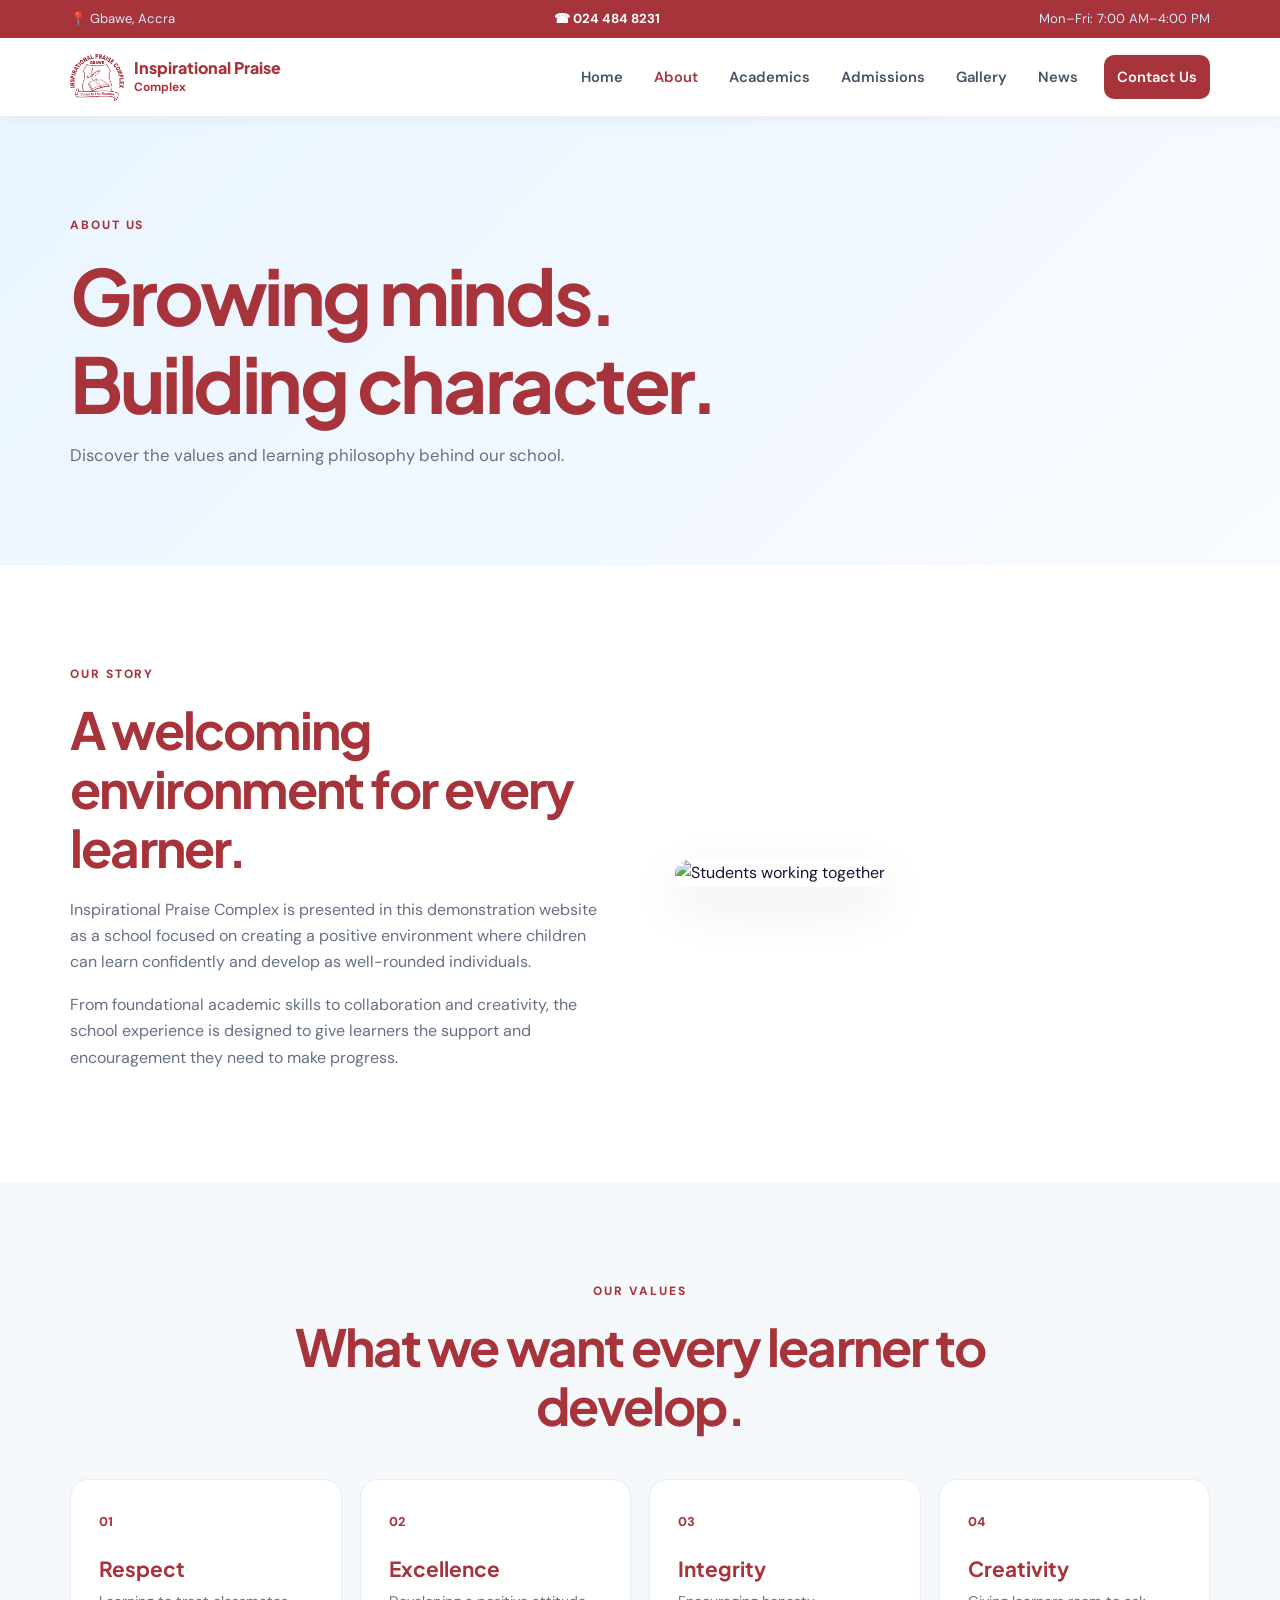
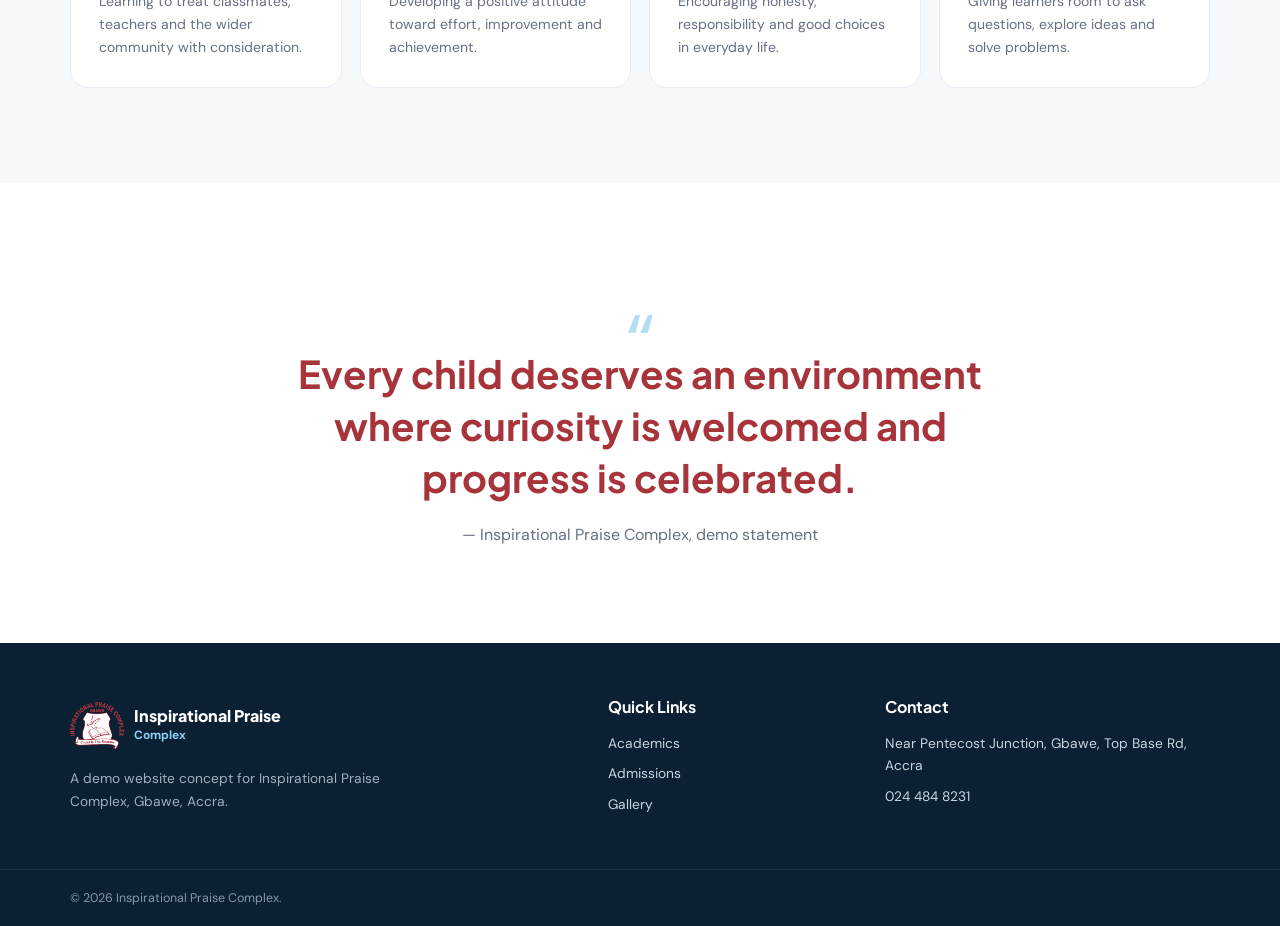
==== about.html @ f5346391 "Add files via upload" ====
<!DOCTYPE html>
<html lang="en">
<head><meta charset="UTF-8"><meta name="viewport" content="width=device-width, initial-scale=1.0"><meta name="description" content="Learn about Inspirational Praise Complex in Gbawe, Accra."><title>About Us | Inspirational Praise Complex</title><link rel="preconnect" href="https://fonts.googleapis.com"><link rel="preconnect" href="https://fonts.gstatic.com" crossorigin><link href="https://fonts.googleapis.com/css2?family=DM+Sans:wght@400;500;600;700&family=Plus+Jakarta+Sans:wght@600;700;800&display=swap" rel="stylesheet"><link rel="stylesheet" href="css/style.css"></head>
<body>
<header class="site-header"><div class="topbar"><div class="container topbar-inner"><span>📍 Gbawe, Accra</span><a href="tel:0244848231">☎ 024 484 8231</a><span>Mon–Fri: 7:00 AM–4:00 PM</span></div></div><nav class="nav container"><a class="brand" href="index.html"><span class="brand-mark">IPC</span><span><strong>Inspirational Praise</strong><small>Complex</small></span></a><button class="menu-toggle">☰</button><div class="nav-links"><a href="index.html">Home</a><a class="active" href="about.html">About</a><a href="academics.html">Academics</a><a href="admissions.html">Admissions</a><a href="gallery.html">Gallery</a><a href="news.html">News</a><a class="nav-cta" href="contact.html">Contact Us</a></div></nav></header>
<main>
<section class="page-hero"><div class="container"><span class="eyebrow">ABOUT US</span><h1>Growing minds. Building character.</h1><p>Discover the values and learning philosophy behind our school.</p></div></section>
<section class="section"><div class="container split"><div class="section-copy"><span class="eyebrow">OUR STORY</span><h2>A welcoming environment for every learner.</h2><p>Inspirational Praise Complex is presented in this demonstration website as a school focused on creating a positive environment where children can learn confidently and develop as well-rounded individuals.</p><p>From foundational academic skills to collaboration and creativity, the school experience is designed to give learners the support and encouragement they need to make progress.</p></div><div class="image-card"><img src="https://images.unsplash.com/photo-1529390079861-591de354faf5?auto=format&fit=crop&w=1000&q=85" alt="Students working together"></div></div></section>
<section class="section soft"><div class="container"><div class="section-heading center"><span class="eyebrow">OUR VALUES</span><h2>What we want every learner to develop.</h2></div><div class="values"><article><span>01</span><h3>Respect</h3><p>Learning to treat classmates, teachers and the wider community with consideration.</p></article><article><span>02</span><h3>Excellence</h3><p>Developing a positive attitude toward effort, improvement and achievement.</p></article><article><span>03</span><h3>Integrity</h3><p>Encouraging honesty, responsibility and good choices in everyday life.</p></article><article><span>04</span><h3>Creativity</h3><p>Giving learners room to ask questions, explore ideas and solve problems.</p></article></div></div></section>
<section class="section"><div class="container quote"><div class="quote-mark">“</div><blockquote>Every child deserves an environment where curiosity is welcomed and progress is celebrated.</blockquote><span>— Inspirational Praise Complex, demo statement</span></div></section>
</main>
<footer class="footer"><div class="container footer-grid"><div><a class="brand footer-brand" href="index.html"><span class="brand-mark">IPC</span><span><strong>Inspirational Praise</strong><small>Complex</small></span></a><p>A demo website concept for Inspirational Praise Complex, Gbawe, Accra.</p></div><div><h4>Quick Links</h4><a href="academics.html">Academics</a><a href="admissions.html">Admissions</a><a href="gallery.html">Gallery</a></div><div><h4>Contact</h4><a href="https://www.google.com/maps/search/?api=1&amp;query=Inspirational+Praise+Complex+Gbawe+Accra" target="_blank" rel="noopener noreferrer">Near Pentecost Junction, Gbawe, Top Base Rd, Accra</a><a href="tel:0244848231">024 484 8231</a></div></div><div class="copyright"><div class="container">© <span class="year"></span> Inspirational Praise Complex.</div></div></footer><script src="js/script.js"></script></body></html>
---- css/style.css ----
:root {
  --navy: #A7333B;
  --blue: #A7333B;
  --sky: #eaf5ff;
  --gold: #f5b942;
  --ink: #151332;
  --muted: #667085;
  --line: #e7edf3;
  --soft: #f6f9fc;
  --shadow: 0 18px 50px rgba(16, 42, 67, 0.1);
}

* {
  box-sizing: border-box;
  margin: 0;
  padding: 0;
}

html {
  scroll-behavior: smooth;
}

body {
  font-family: "DM Sans", sans-serif;
  color: var(--ink);
  line-height: 1.65;
  background: #fff;
}

h1,
h2,
h3,
h4 {
  font-family: "Plus Jakarta Sans", sans-serif;
  line-height: 1.15;
  color: var(--navy);
}

h1 {
  font-size: clamp(2.6rem, 6vw, 5.2rem);
  letter-spacing: -0.045em;
}

h2 {
  font-size: clamp(2rem, 4vw, 3.3rem);
  letter-spacing: -0.035em;
}

h3 {
  font-size: 1.3rem;
}

p {
  color: var(--muted);
}

a {
  text-decoration: none;
  color: inherit;
}

.container {
  width: min(1140px, 92%);
  margin: auto;
}

.topbar {
  background: var(--navy);
  color: #dbeafe;
  font-size: 0.82rem;
}

.topbar-inner {
  min-height: 38px;
  display: flex;
  align-items: center;
  justify-content: space-between;
}

.topbar a {
  color: #fff;
  font-weight: 700;
}

.site-header {
  background: #fff;
  position: sticky;
  top: 0;
  z-index: 100;
  box-shadow: 0 2px 15px rgba(0, 0, 0, 0.05);
}

.nav {
  height: 78px;
  display: flex;
  align-items: center;
  justify-content: space-between;
}

.brand {
  display: flex;
  align-items: center;
  gap: 10px;
  color: var(--navy);
}

.brand-mark {
  width: 54px;
  height: 54px;
  flex: 0 0 54px;
  background: url("../asset/Asset 1.png") center / contain no-repeat;
  color: transparent;
  display: grid;
  place-items: center;
  font-size: 0;
}

.brand strong,
.brand small {
  display: block;
}

.brand strong {
  font: 800 1rem "Plus Jakarta Sans";
}

.brand small {
  font-size: 0.75rem;
  color: var(--blue);
  font-weight: 700;
}

.nav-links {
  display: flex;
  align-items: center;
  gap: 5px;
}

.nav-links > a {
  padding: 10px 13px;
  font-size: 0.92rem;
  font-weight: 600;
  color: #435466;
}

.nav-links > a:hover,
.nav-links > a.active {
  color: var(--blue);
}

.nav-cta {
  background: var(--blue) !important;
  color: #fff !important;
  border-radius: 10px;
  margin-left: 8px;
}

.menu-toggle {
  display: none;
  border: 0;
  background: none;
  font-size: 1.6rem;
  color: var(--navy);
}

.hero {
  min-height: 650px;
  background-image: url("https://images.unsplash.com/photo-1509062522246-3755977927d7?auto=format&fit=crop&w=1800&q=90");
  background-size: cover;
  background-position: center;
  position: relative;
  color: #fff;
  display: flex;
  align-items: center;
}

.hero-overlay {
  position: absolute;
  inset: 0;
  background: linear-gradient(90deg, rgba(10, 30, 50, 0.91), rgba(10, 30, 50, 0.58), rgba(10, 30, 50, 0.15));
}

.hero-content {
  position: relative;
  z-index: 1;
  padding: 75px 0;
  max-width: 850px;
}

.eyebrow {
  display: inline-block;
  color: var(--blue);
  font-size: 0.75rem;
  letter-spacing: 0.16em;
  font-weight: 800;
  margin-bottom: 15px;
}

.hero .eyebrow {
  color: #a9ddff;
}

.hero h1 {
  color: #fff;
  max-width: 760px;
}

.hero h1 span {
  color: #ffd36a;
}

.hero p {
  color: #e8f1f8;
  max-width: 650px;
  font-size: 1.1rem;
  margin: 22px 0 30px;
}

.hero-actions,
.cta-actions,
.contact-buttons {
  display: flex;
  gap: 12px;
  flex-wrap: wrap;
}

.btn {
  display: inline-flex;
  align-items: center;
  justify-content: center;
  gap: 10px;
  padding: 13px 20px;
  border-radius: 10px;
  border: 1px solid transparent;
  font-weight: 800;
  font-size: 0.92rem;
  transition: 0.25s;
  cursor: pointer;
}

.btn:hover {
  transform: translateY(-2px);
}

.btn-primary {
  background: var(--blue);
  color: #fff;
  box-shadow: 0 10px 25px rgba(23, 105, 170, 0.2);
}

.btn-light {
  background: #fff;
  color: var(--navy);
}

.btn-outline {
  border-color: #b8c8d8;
  color: var(--navy);
  background: #fff;
}

.hero-trust {
  display: flex;
  gap: 35px;
  margin-top: 48px;
}

.hero-trust div {
  display: flex;
  flex-direction: column;
}

.hero-trust b {
  font-size: 1.05rem;
}

.hero-trust span {
  font-size: 0.78rem;
  color: #d8e4ed;
}

.quick-info {
  background: #fff;
  box-shadow: 0 8px 30px rgba(0, 0, 0, 0.07);
  position: relative;
  z-index: 2;
}

.info-grid {
  display: grid;
  grid-template-columns: repeat(3, 1fr);
  padding: 23px 0;
  gap: 20px;
}

.info-grid > div {
  display: flex;
  align-items: center;
  gap: 13px;
  padding: 5px 22px;
  border-right: 1px solid var(--line);
}

.info-grid > div:last-child {
  border: 0;
}

.icon,
.card-icon {
  font-size: 1.8rem;
}

.info-grid b,
.info-grid small {
  display: block;
}

.info-grid b {
  font-size: 0.95rem;
}

.info-grid small {
  color: var(--muted);
  font-size: 0.8rem;
}

.section {
  padding: 95px 0;
}

.soft {
  background: var(--soft);
}

.split {
  display: grid;
  grid-template-columns: 1fr 1fr;
  gap: 70px;
  align-items: center;
}

.image-card {
  position: relative;
}

.image-card img {
  width: 100%;
  height: 450px;
  object-fit: cover;
  border-radius: 24px;
  box-shadow: var(--shadow);
}

.image-tag {
  position: absolute;
  bottom: 20px;
  left: 20px;
  background: #fff;
  padding: 12px 17px;
  border-radius: 12px;
  font-weight: 800;
  font-size: 0.82rem;
  box-shadow: 0 8px 25px rgba(0, 0, 0, 0.12);
}

.section-copy h2 {
  margin-bottom: 20px;
}

.section-copy p {
  margin: 0 0 16px;
}

.text-link,
.feature-card a,
.news-card a {
  color: var(--blue);
  font-weight: 800;
  display: inline-block;
  margin-top: 10px;
}

.section-heading {
  margin-bottom: 45px;
}

.section-heading h2 {
  margin-bottom: 12px;
}

.section-heading.center {
  text-align: center;
  max-width: 720px;
  margin-left: auto;
  margin-right: auto;
}

.cards-3 {
  display: grid;
  grid-template-columns: repeat(3, 1fr);
  gap: 20px;
}

.feature-card {
  background: #fff;
  padding: 32px;
  border-radius: 18px;
  border: 1px solid var(--line);
  transition: 0.25s;
}

.feature-card:hover {
  transform: translateY(-5px);
  box-shadow: var(--shadow);
}

.feature-card.featured {
  border-color: #b8ddf7;
  box-shadow: var(--shadow);
}

.feature-card h3 {
  margin: 18px 0 10px;
}

.feature-card p {
  font-size: 0.92rem;
}

.stats-section {
  background: var(--navy);
  color: #fff;
}

.stats {
  display: grid;
  grid-template-columns: repeat(4, 1fr);
  padding: 45px 0;
}

.stats div {
  text-align: center;
  border-right: 1px solid rgba(255, 255, 255, 0.14);
}

.stats div:last-child {
  border: 0;
}

.stats strong {
  display: block;
  font: 800 2rem "Plus Jakarta Sans";
  color: #ffd36a;
}

.stats span {
  font-size: 0.8rem;
  color: #cbd8e4;
}

.cta {
  background: var(--sky);
  border-radius: 25px;
  padding: 50px 55px;
  display: flex;
  justify-content: space-between;
  align-items: center;
  gap: 30px;
}

.cta h2 {
  max-width: 650px;
}

.cta p {
  margin-top: 10px;
}

.page-hero {
  padding: 95px 0;
  background: linear-gradient(135deg, #eaf5ff, #f8fbff);
}

.page-hero h1 {
  max-width: 800px;
}

.page-hero p {
  font-size: 1.05rem;
  margin-top: 15px;
}

.values {
  display: grid;
  grid-template-columns: repeat(4, 1fr);
  gap: 18px;
}

.values article {
  padding: 28px;
  background: #fff;
  border: 1px solid var(--line);
  border-radius: 18px;
}

.values span,
.number {
  font-weight: 800;
  color: var(--blue);
  font-size: 0.8rem;
}

.values h3 {
  margin: 22px 0 9px;
}

.values p {
  font-size: 0.88rem;
}

.quote {
  text-align: center;
  max-width: 760px;
}

.quote-mark {
  font-size: 5rem;
  color: #b5dcf5;
  height: 70px;
}

.quote blockquote {
  font: 700 clamp(1.5rem, 3vw, 2.4rem) / 1.35 "Plus Jakarta Sans";
  color: var(--navy);
}

.quote > span {
  display: block;
  color: var(--muted);
  margin-top: 18px;
}

.curriculum {
  display: grid;
  grid-template-columns: repeat(2, 1fr);
  gap: 20px;
}

.curriculum article {
  padding: 34px;
  background: #fff;
  border: 1px solid var(--line);
  border-radius: 20px;
}

.curriculum h3 {
  margin: 12px 0;
}

.curriculum p {
  font-size: 0.92rem;
}

.curriculum ul {
  margin: 18px 0 0 18px;
  color: var(--muted);
  font-size: 0.88rem;
}

.curriculum li {
  margin: 5px 0;
}

.admissions-layout {
  display: grid;
  grid-template-columns: 1.5fr 0.8fr;
  gap: 70px;
}

.steps {
  margin-top: 35px;
}

.steps > div {
  display: flex;
  gap: 20px;
  padding: 0 0 30px;
  position: relative;
}

.steps > div:not(:last-child):after {
  content: "";
  position: absolute;
  left: 19px;
  top: 42px;
  bottom: 0;
  border-left: 1px dashed #b9d2e4;
}

.steps > div > span {
  width: 40px;
  height: 40px;
  flex: 0 0 40px;
  border-radius: 50%;
  background: var(--sky);
  color: var(--blue);
  display: grid;
  place-items: center;
  font-weight: 800;
  position: relative;
  z-index: 1;
}

.steps h3 {
  margin: 5px 0 7px;
}

.steps p {
  font-size: 0.9rem;
}

.admission-box {
  padding: 32px;
  border-radius: 20px;
  background: var(--navy);
  color: #fff;
  height: max-content;
  box-shadow: var(--shadow);
}

.admission-box h3 {
  color: #fff;
  margin: 17px 0 10px;
}

.admission-box p {
  color: #d2dfeb;
  font-size: 0.9rem;
  margin-bottom: 20px;
}

.full {
  width: 100%;
  margin-top: 10px;
}

.admission-box .btn-outline {
  background: transparent;
  border-color: #69849b;
  color: #fff;
}

.faq {
  max-width: 800px;
  margin: auto;
}

.faq button {
  width: 100%;
  border: 0;
  border-bottom: 1px solid var(--line);
  background: none;
  padding: 20px 0;
  text-align: left;
  font: 700 1rem "DM Sans";
  color: var(--navy);
  display: flex;
  justify-content: space-between;
  cursor: pointer;
}

.faq > div {
  display: none;
  padding: 0 0 15px;
}

.faq > div.open {
  display: block;
}

.gallery-grid {
  display: grid;
  grid-template-columns: repeat(4, 1fr);
  gap: 18px;
}

.gallery-grid figure {
  overflow: hidden;
  border-radius: 16px;
  background: #fff;
  border: 1px solid var(--line);
}

.gallery-grid figure:nth-child(2),
.gallery-grid figure:nth-child(6) {
  transform: translateY(22px);
}

.gallery-grid img {
  width: 100%;
  height: 240px;
  display: block;
  object-fit: cover;
  cursor: pointer;
  transition: 0.3s;
}

.gallery-grid figure:hover img {
  transform: scale(1.04);
}

.gallery-grid figcaption {
  padding: 12px 14px;
  font-weight: 700;
  font-size: 0.85rem;
}

.lightbox {
  position: fixed;
  inset: 0;
  background: rgba(4, 15, 25, 0.92);
  z-index: 500;
  display: none;
  align-items: center;
  justify-content: center;
  padding: 30px;
}

.lightbox.open {
  display: flex;
}

.lightbox img {
  max-width: 92%;
  max-height: 85vh;
  border-radius: 12px;
}

.lightbox-close {
  position: absolute;
  top: 20px;
  right: 28px;
  color: #fff;
  background: none;
  border: 0;
  font-size: 3rem;
  cursor: pointer;
}

.news-grid {
  display: grid;
  grid-template-columns: repeat(3, 1fr);
  gap: 22px;
}

.news-card {
  border: 1px solid var(--line);
  border-radius: 18px;
  overflow: hidden;
  background: #fff;
}

.home-news-card {
  display: grid;
  grid-column: 1 / -1;
  grid-template-columns: 0.9fr 1.1fr;
  color: var(--ink);
  transition: 0.25s;
}

.home-news-card:hover {
  transform: translateY(-4px);
  box-shadow: var(--shadow);
}

.news-card img {
  width: 100%;
  height: 220px;
  object-fit: cover;
}

.home-news-card img {
  height: 100%;
  min-height: 270px;
}

.news-card > div {
  padding: 25px;
}

.news-card .date {
  font-size: 0.7rem;
  font-weight: 800;
  letter-spacing: 0.12em;
  color: var(--blue);
}

.news-card h3 {
  margin: 10px 0;
}

.news-card p {
  font-size: 0.9rem;
}

.contact-grid {
  display: grid;
  grid-template-columns: 1fr 0.8fr;
  gap: 80px;
}

.contact-list {
  margin: 30px 0;
}

.contact-list > a,
.contact-list > div {
  display: flex;
  gap: 15px;
  padding: 16px 0;
  border-bottom: 1px solid var(--line);
}

.contact-list > * > span {
  width: 30px;
  font-size: 1.2rem;
}

.contact-list b,
.contact-list small {
  display: block;
}

.contact-list small {
  color: var(--muted);
  margin-top: 3px;
}

.contact-form {
  background: var(--soft);
  padding: 32px;
  border-radius: 20px;
}

.contact-form h3 {
  margin-bottom: 8px;
}

.contact-form > p {
  font-size: 0.84rem;
  margin-bottom: 22px;
}

.contact-form label {
  display: block;
  font-size: 0.8rem;
  font-weight: 800;
  margin-top: 15px;
}

.contact-form input,
.contact-form textarea,
.contact-form select {
  display: block;
  width: 100%;
  border: 1px solid #d7e0e8;
  background: #fff;
  border-radius: 9px;
  padding: 12px 13px;
  margin-top: 6px;
  font: inherit;
  outline: none;
}

.contact-form input:focus,
.contact-form textarea:focus,
.contact-form select:focus {
  border-color: var(--blue);
}

.map-section {
  padding: 0 0 90px;
}

.map-card {
  background: var(--navy);
  color: #fff;
  border-radius: 25px;
  padding: 40px;
  display: grid;
  grid-template-columns: 1fr 1fr;
  gap: 30px;
  align-items: center;
}

.map-card h2 {
  color: #fff;
}

.map-card p {
  color: #cad8e4;
  margin: 12px 0 20px;
}

.map-placeholder {
  height: 230px;
  border-radius: 18px;
  background: linear-gradient(135deg, #d9edf9, #b8d8e9);
  display: flex;
  flex-direction: column;
  align-items: center;
  justify-content: center;
  color: var(--navy);
  font-size: 1.1rem;
}

.map-placeholder span {
  font-size: 2.5rem;
}

.map-placeholder small {
  color: #526b7e;
}

.footer {
  background: #0b2032;
  color: #c8d5df;
  padding-top: 55px;
}

.footer-grid {
  display: grid;
  grid-template-columns: 1.5fr 0.7fr 1fr;
  gap: 50px;
  padding-bottom: 45px;
}

.footer .brand {
  color: #fff;
}

.footer .brand small {
  color: #8ed0f8;
}

.footer p {
  color: #9fb0bd;
  font-size: 0.86rem;
  margin-top: 15px;
  max-width: 360px;
}

.footer h4 {
  color: #fff;
  margin-bottom: 15px;
}

.footer-grid > div > a:not(.brand) {
  display: block;
  margin: 8px 0;
  font-size: 0.86rem;
}

.copyright {
  border-top: 1px solid rgba(255, 255, 255, 0.08);
  padding: 18px 0;
  font-size: 0.78rem;
  color: #8497a6;
}

.copyright .container {
  color: #8497a6;
}

@media (max-width: 850px) {
  .topbar-inner {
    padding: 7px 0;
    gap: 10px;
  }

  .topbar-inner span:last-child {
    display: none;
  }

  .nav {
    height: 70px;
  }

  .menu-toggle {
    display: block;
  }

  .nav-links {
    position: absolute;
    top: 108px;
    left: 0;
    right: 0;
    background: #fff;
    display: none;
    flex-direction: column;
    align-items: stretch;
    padding: 12px 4%;
    box-shadow: 0 15px 25px rgba(0, 0, 0, 0.08);
  }

  .nav-links.open {
    display: flex;
  }

  .nav-links > a {
    padding: 12px;
  }

  .nav-cta {
    margin-left: 0;
  }

  .hero {
    min-height: 590px;
  }

  .info-grid,
  .cards-3,
  .values,
  .news-grid {
    grid-template-columns: 1fr;
  }

  .home-news-card {
    grid-column: auto;
    grid-template-columns: 1fr;
  }

  .home-news-card img {
    height: 220px;
    min-height: 0;
  }

  .info-grid > div {
    border-right: 0;
    border-bottom: 1px solid var(--line);
    padding: 13px 5px;
  }

  .split,
  .admissions-layout,
  .contact-grid,
  .map-card {
    grid-template-columns: 1fr;
    gap: 35px;
  }

  .image-card img {
    height: 350px;
  }

  .stats {
    grid-template-columns: repeat(2, 1fr);
    gap: 25px;
  }

  .stats div:nth-child(2) {
    border: 0;
  }

  .cta {
    padding: 35px 25px;
    display: block;
  }

  .cta-actions {
    margin-top: 25px;
  }

  .curriculum {
    grid-template-columns: 1fr;
  }

  .gallery-grid {
    grid-template-columns: repeat(2, 1fr);
  }

  .gallery-grid figure:nth-child(2),
  .gallery-grid figure:nth-child(6) {
    transform: none;
  }

  .footer-grid {
    grid-template-columns: 1fr;
    gap: 30px;
  }

  .page-hero {
    padding: 70px 0;
  }

  .section {
    padding: 70px 0;
  }
}

@media (max-width: 480px) {
  h1 {
    font-size: 2.45rem;
  }

  .hero-content {
    padding: 55px 0;
  }

  .hero-trust {
    gap: 18px;
  }

  .hero p {
    font-size: 1rem;
  }

  .gallery-grid {
    grid-template-columns: 1fr;
  }

  .gallery-grid img {
    height: 260px;
  }

  .stats strong {
    font-size: 1.6rem;
  }

  .image-card img {
    height: 290px;
  }

  .map-card {
    padding: 28px 22px;
  }

  .topbar-inner {
    font-size: 0.72rem;
  }

  .brand strong {
    font-size: 0.88rem;
  }
}

/* Accessibility and consistency refinements */
button,
input,
textarea {
  font: inherit;
}

img {
  max-width: 100%;
}

:focus-visible {
  outline: 3px solid var(--gold);
  outline-offset: 3px;
}

@media (prefers-reduced-motion: reduce) {
  html {
    scroll-behavior: auto;
  }

  *,
  *::before,
  *::after {
    transition-duration: 0.01ms !important;
    animation-duration: 0.01ms !important;
    animation-iteration-count: 1 !important;
  }
}
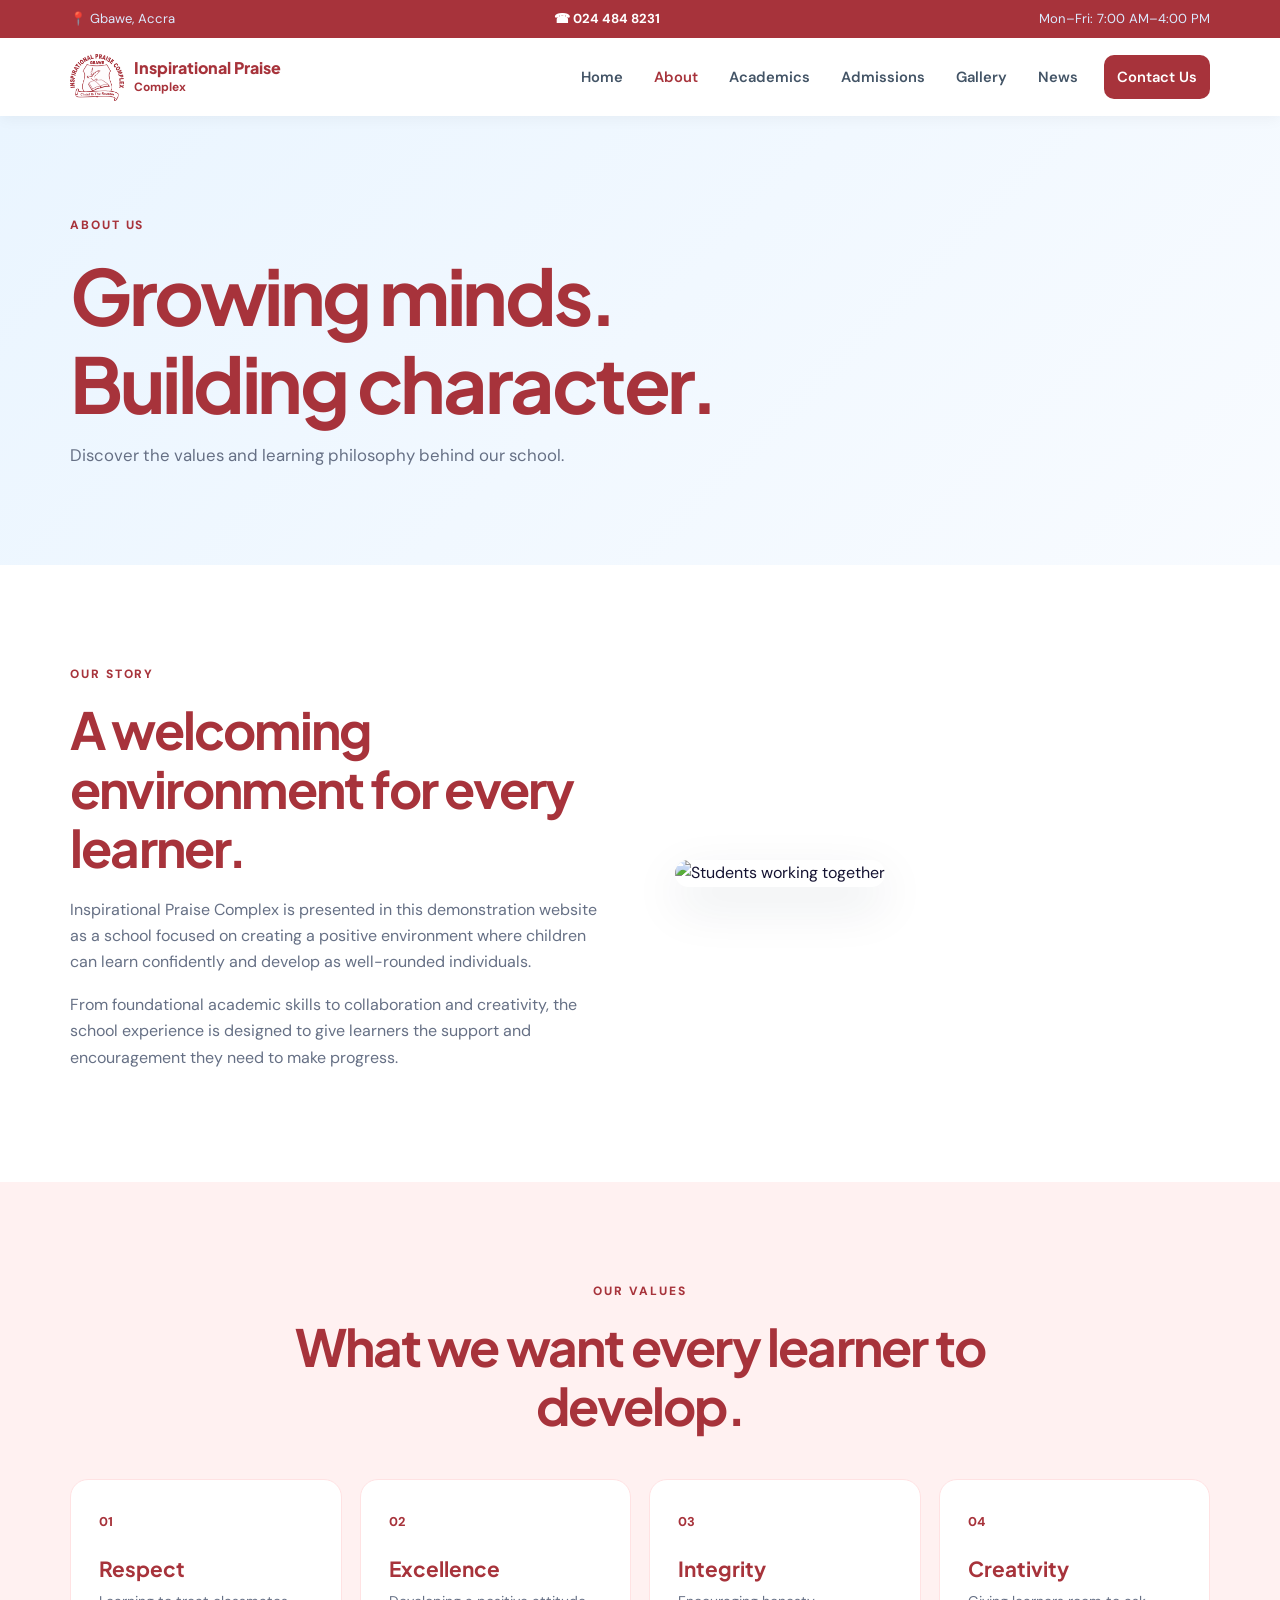
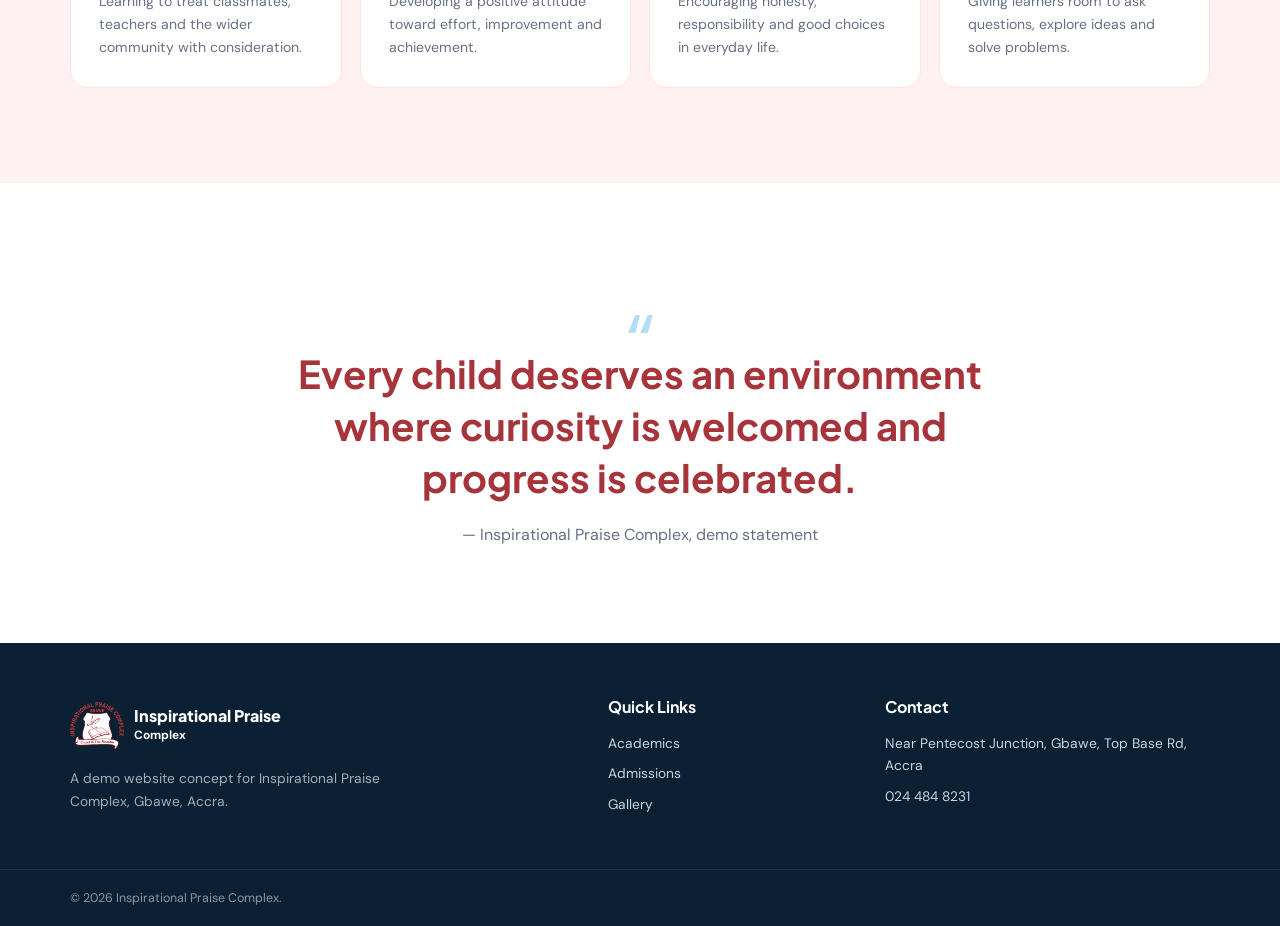
==== commit 3a155dc1: "Add files via upload" ====
--- a/about.html
+++ b/about.html
@@ -1,12 +1,132 @@
 <!DOCTYPE html>
 <html lang="en">
-<head><meta charset="UTF-8"><meta name="viewport" content="width=device-width, initial-scale=1.0"><meta name="description" content="Learn about Inspirational Praise Complex in Gbawe, Accra."><title>About Us | Inspirational Praise Complex</title><link rel="preconnect" href="https://fonts.googleapis.com"><link rel="preconnect" href="https://fonts.gstatic.com" crossorigin><link href="https://fonts.googleapis.com/css2?family=DM+Sans:wght@400;500;600;700&family=Plus+Jakarta+Sans:wght@600;700;800&display=swap" rel="stylesheet"><link rel="stylesheet" href="css/style.css"></head>
+<head>
+	<meta charset="UTF-8">
+	<meta name="viewport" content="width=device-width, initial-scale=1.0">
+	<meta name="description" content="Learn about Inspirational Praise Complex in Gbawe, Accra.">
+	<title>About Us | Inspirational Praise Complex</title>
+	<link rel="icon" type="image/png" href="asset/Asset 1.png">
+	<link rel="preconnect" href="https://fonts.googleapis.com">
+	<link rel="preconnect" href="https://fonts.gstatic.com" crossorigin>
+	<link href="https://fonts.googleapis.com/css2?family=DM+Sans:wght@400;500;600;700&amp;family=Plus+Jakarta+Sans:wght@600;700;800&amp;display=swap" rel="stylesheet">
+	<link rel="stylesheet" href="css/style.css">
+</head>
 <body>
-<header class="site-header"><div class="topbar"><div class="container topbar-inner"><span>📍 Gbawe, Accra</span><a href="tel:0244848231">☎ 024 484 8231</a><span>Mon–Fri: 7:00 AM–4:00 PM</span></div></div><nav class="nav container"><a class="brand" href="index.html"><span class="brand-mark">IPC</span><span><strong>Inspirational Praise</strong><small>Complex</small></span></a><button class="menu-toggle">☰</button><div class="nav-links"><a href="index.html">Home</a><a class="active" href="about.html">About</a><a href="academics.html">Academics</a><a href="admissions.html">Admissions</a><a href="gallery.html">Gallery</a><a href="news.html">News</a><a class="nav-cta" href="contact.html">Contact Us</a></div></nav></header>
-<main>
-<section class="page-hero"><div class="container"><span class="eyebrow">ABOUT US</span><h1>Growing minds. Building character.</h1><p>Discover the values and learning philosophy behind our school.</p></div></section>
-<section class="section"><div class="container split"><div class="section-copy"><span class="eyebrow">OUR STORY</span><h2>A welcoming environment for every learner.</h2><p>Inspirational Praise Complex is presented in this demonstration website as a school focused on creating a positive environment where children can learn confidently and develop as well-rounded individuals.</p><p>From foundational academic skills to collaboration and creativity, the school experience is designed to give learners the support and encouragement they need to make progress.</p></div><div class="image-card"><img src="https://images.unsplash.com/photo-1529390079861-591de354faf5?auto=format&fit=crop&w=1000&q=85" alt="Students working together"></div></div></section>
-<section class="section soft"><div class="container"><div class="section-heading center"><span class="eyebrow">OUR VALUES</span><h2>What we want every learner to develop.</h2></div><div class="values"><article><span>01</span><h3>Respect</h3><p>Learning to treat classmates, teachers and the wider community with consideration.</p></article><article><span>02</span><h3>Excellence</h3><p>Developing a positive attitude toward effort, improvement and achievement.</p></article><article><span>03</span><h3>Integrity</h3><p>Encouraging honesty, responsibility and good choices in everyday life.</p></article><article><span>04</span><h3>Creativity</h3><p>Giving learners room to ask questions, explore ideas and solve problems.</p></article></div></div></section>
-<section class="section"><div class="container quote"><div class="quote-mark">“</div><blockquote>Every child deserves an environment where curiosity is welcomed and progress is celebrated.</blockquote><span>— Inspirational Praise Complex, demo statement</span></div></section>
-</main>
-<footer class="footer"><div class="container footer-grid"><div><a class="brand footer-brand" href="index.html"><span class="brand-mark">IPC</span><span><strong>Inspirational Praise</strong><small>Complex</small></span></a><p>A demo website concept for Inspirational Praise Complex, Gbawe, Accra.</p></div><div><h4>Quick Links</h4><a href="academics.html">Academics</a><a href="admissions.html">Admissions</a><a href="gallery.html">Gallery</a></div><div><h4>Contact</h4><a href="https://www.google.com/maps/search/?api=1&amp;query=Inspirational+Praise+Complex+Gbawe+Accra" target="_blank" rel="noopener noreferrer">Near Pentecost Junction, Gbawe, Top Base Rd, Accra</a><a href="tel:0244848231">024 484 8231</a></div></div><div class="copyright"><div class="container">© <span class="year"></span> Inspirational Praise Complex.</div></div></footer><script src="js/script.js"></script></body></html>+	<header class="site-header">
+		<div class="topbar">
+			<div class="container topbar-inner">
+				<span>📍 Gbawe, Accra</span>
+				<a href="tel:0244848231">☎ 024 484 8231</a>
+				<span>Mon–Fri: 7:00 AM–4:00 PM</span>
+			</div>
+		</div>
+		<nav class="nav container">
+			<a class="brand" href="index.html">
+				<span class="brand-mark">IPC</span>
+				<span><strong>Inspirational Praise</strong><small>Complex</small></span>
+			</a>
+			<button class="menu-toggle">☰</button>
+			<div class="nav-links">
+				<a href="index.html">Home</a>
+				<a class="active" href="about.html">About</a>
+				<a href="academics.html">Academics</a>
+				<a href="admissions.html">Admissions</a>
+				<a href="gallery.html">Gallery</a>
+				<a href="news.html">News</a>
+				<a class="nav-cta" href="contact.html">Contact Us</a>
+			</div>
+		</nav>
+	</header>
+
+	<main>
+		<section class="page-hero">
+			<div class="container">
+				<span class="eyebrow">ABOUT US</span>
+				<h1>Growing minds. Building character.</h1>
+				<p>Discover the values and learning philosophy behind our school.</p>
+			</div>
+		</section>
+
+		<section class="section">
+			<div class="container split">
+				<div class="section-copy">
+					<span class="eyebrow">OUR STORY</span>
+					<h2>A welcoming environment for every learner.</h2>
+					<p>Inspirational Praise Complex is presented in this demonstration website as a school focused on creating a positive environment where children can learn confidently and develop as well-rounded individuals.</p>
+					<p>From foundational academic skills to collaboration and creativity, the school experience is designed to give learners the support and encouragement they need to make progress.</p>
+				</div>
+				<div class="image-card">
+					<img src="https://images.unsplash.com/photo-1529390079861-591de354faf5?auto=format&amp;fit=crop&amp;w=1000&amp;q=85" alt="Students working together">
+				</div>
+			</div>
+		</section>
+
+		<section class="section soft">
+			<div class="container">
+				<div class="section-heading center">
+					<span class="eyebrow">OUR VALUES</span>
+					<h2>What we want every learner to develop.</h2>
+				</div>
+				<div class="values">
+					<article>
+						<span>01</span>
+						<h3>Respect</h3>
+						<p>Learning to treat classmates, teachers and the wider community with consideration.</p>
+					</article>
+					<article>
+						<span>02</span>
+						<h3>Excellence</h3>
+						<p>Developing a positive attitude toward effort, improvement and achievement.</p>
+					</article>
+					<article>
+						<span>03</span>
+						<h3>Integrity</h3>
+						<p>Encouraging honesty, responsibility and good choices in everyday life.</p>
+					</article>
+					<article>
+						<span>04</span>
+						<h3>Creativity</h3>
+						<p>Giving learners room to ask questions, explore ideas and solve problems.</p>
+					</article>
+				</div>
+			</div>
+		</section>
+
+		<section class="section">
+			<div class="container quote">
+				<div class="quote-mark">“</div>
+				<blockquote>Every child deserves an environment where curiosity is welcomed and progress is celebrated.</blockquote>
+				<span>— Inspirational Praise Complex, demo statement</span>
+			</div>
+		</section>
+	</main>
+
+	<footer class="footer">
+		<div class="container footer-grid">
+			<div>
+				<a class="brand footer-brand" href="index.html">
+					<span class="brand-mark">IPC</span>
+					<span><strong>Inspirational Praise</strong><small>Complex</small></span>
+				</a>
+				<p>A demo website concept for Inspirational Praise Complex, Gbawe, Accra.</p>
+			</div>
+			<div>
+				<h4>Quick Links</h4>
+				<a href="academics.html">Academics</a>
+				<a href="admissions.html">Admissions</a>
+				<a href="gallery.html">Gallery</a>
+			</div>
+			<div>
+				<h4>Contact</h4>
+				<a href="https://www.google.com/maps/search/?api=1&amp;query=Inspirational+Praise+Complex+Gbawe+Accra" target="_blank" rel="noopener noreferrer">Near Pentecost Junction, Gbawe, Top Base Rd, Accra</a>
+				<a href="tel:0244848231">024 484 8231</a>
+			</div>
+		</div>
+		<div class="copyright">
+			<div class="container">© <span class="year"></span> Inspirational Praise Complex.</div>
+		</div>
+	</footer>
+
+	<script src="js/script.js"></script>
+</body>
+</html>
--- a/css/style.css
+++ b/css/style.css
@@ -1,12 +1,12 @@
 :root {
   --navy: #A7333B;
   --blue: #A7333B;
-  --sky: #eaf5ff;
+  --sky: #fcdddf;
   --gold: #f5b942;
   --ink: #151332;
   --muted: #667085;
-  --line: #e7edf3;
-  --soft: #f6f9fc;
+  --line: #ffe2e3;
+  --soft: #fff1f1;
   --shadow: 0 18px 50px rgba(16, 42, 67, 0.1);
 }
 
@@ -197,7 +197,7 @@
 }
 
 .hero .eyebrow {
-  color: #a9ddff;
+  color: #ffffff;
 }
 
 .hero h1 {
@@ -902,9 +902,9 @@
   margin: 12px 0 20px;
 }
 
-.map-placeholder {
+.map-placeholder iframe{
   height: 230px;
-  border-radius: 18px;
+  border-radius: 16px;
   background: linear-gradient(135deg, #d9edf9, #b8d8e9);
   display: flex;
   flex-direction: column;
@@ -940,7 +940,7 @@
 }
 
 .footer .brand small {
-  color: #8ed0f8;
+  color: #fcfdfe;
 }
 
 .footer p {
@@ -1019,6 +1019,12 @@
     min-height: 590px;
   }
 
+  .hero-content {
+    display: flex;
+    align-content: center;
+    flex-direction: column;
+  }
+
   .info-grid,
   .cards-3,
   .values,
